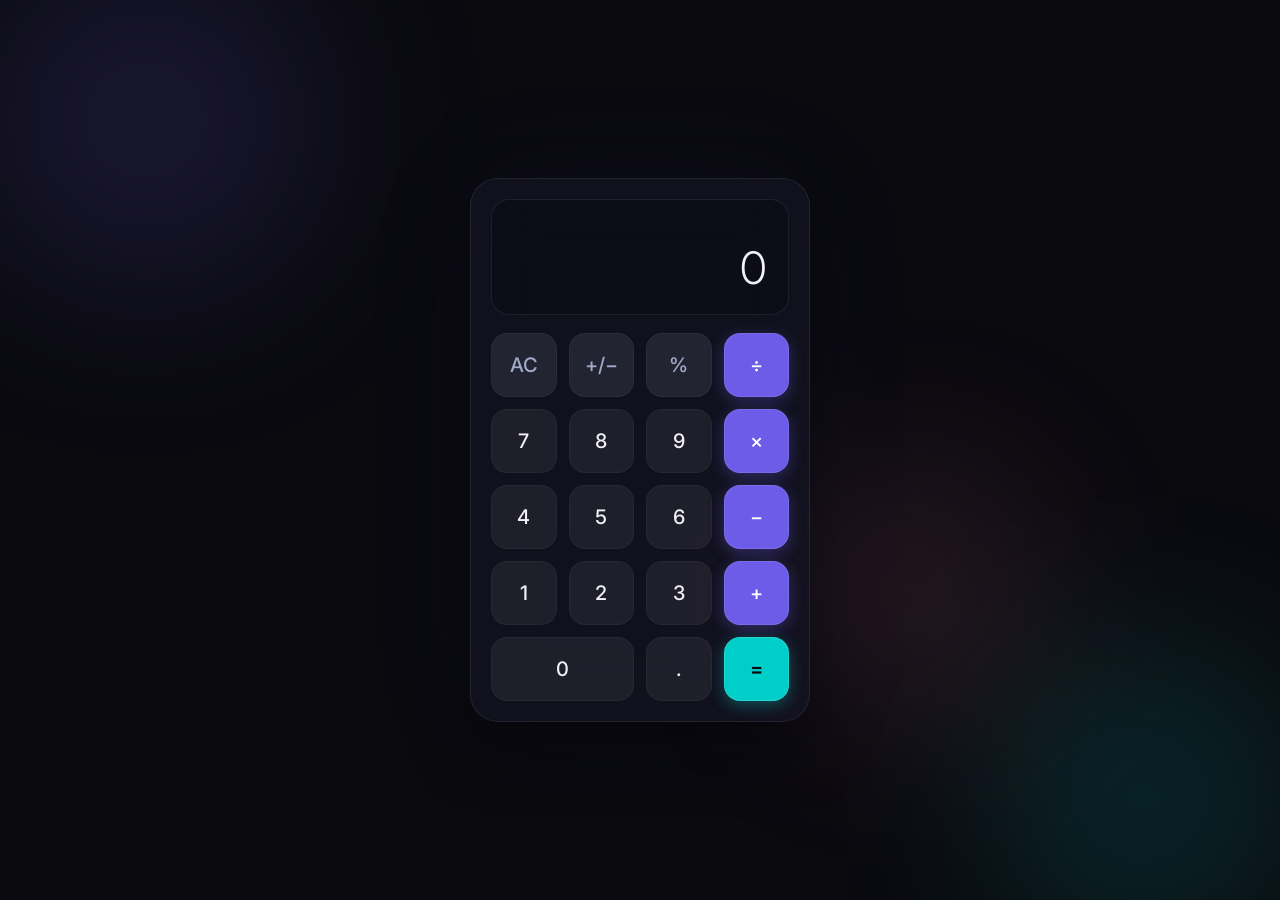
==== index.html @ 47309e9c "Initial commit: web calculator with glassmorphism design" ====
<!DOCTYPE html>
<html lang="en">
<head>
  <meta charset="UTF-8">
  <meta name="viewport" content="width=device-width, initial-scale=1.0">
  <meta name="description" content="A sleek, modern web calculator with glassmorphism design and smooth animations.">
  <title>Calculator | Neo</title>
  <link rel="preconnect" href="https://fonts.googleapis.com">
  <link rel="preconnect" href="https://fonts.gstatic.com" crossorigin>
  <link href="https://fonts.googleapis.com/css2?family=Inter:wght@300;400;500;600;700&display=swap" rel="stylesheet">
  <link rel="stylesheet" href="style.css">
</head>
<body>
  <div class="bg-orbs">
    <div class="orb orb-1"></div>
    <div class="orb orb-2"></div>
    <div class="orb orb-3"></div>
  </div>

  <main class="container">
    <div class="calculator" id="calculator">
      <div class="display" id="display">
        <div class="display-expression" id="display-expression"></div>
        <div class="display-value" id="display-value">0</div>
      </div>
      <div class="buttons">
        <button class="btn btn-utility" id="btn-clear" data-action="clear">AC</button>
        <button class="btn btn-utility" id="btn-sign" data-action="sign">+/−</button>
        <button class="btn btn-utility" id="btn-percent" data-action="percent">%</button>
        <button class="btn btn-operator" id="btn-divide" data-action="operator" data-value="/">÷</button>

        <button class="btn btn-number" id="btn-7" data-action="number" data-value="7">7</button>
        <button class="btn btn-number" id="btn-8" data-action="number" data-value="8">8</button>
        <button class="btn btn-number" id="btn-9" data-action="number" data-value="9">9</button>
        <button class="btn btn-operator" id="btn-multiply" data-action="operator" data-value="*">×</button>

        <button class="btn btn-number" id="btn-4" data-action="number" data-value="4">4</button>
        <button class="btn btn-number" id="btn-5" data-action="number" data-value="5">5</button>
        <button class="btn btn-number" id="btn-6" data-action="number" data-value="6">6</button>
        <button class="btn btn-operator" id="btn-subtract" data-action="operator" data-value="-">−</button>

        <button class="btn btn-number" id="btn-1" data-action="number" data-value="1">1</button>
        <button class="btn btn-number" id="btn-2" data-action="number" data-value="2">2</button>
        <button class="btn btn-number" id="btn-3" data-action="number" data-value="3">3</button>
        <button class="btn btn-operator" id="btn-add" data-action="operator" data-value="+">+</button>

        <button class="btn btn-number btn-wide" id="btn-0" data-action="number" data-value="0">0</button>
        <button class="btn btn-number" id="btn-decimal" data-action="decimal" data-value=".">.</button>
        <button class="btn btn-equals" id="btn-equals" data-action="equals">=</button>
      </div>
    </div>
  </main>

  <script src="script.js"></script>
</body>
</html>
---- style.css ----
/* ============================================
   Design Tokens
   ============================================ */
:root {
  --font-primary: 'Inter', -apple-system, BlinkMacSystemFont, sans-serif;

  /* Dark palette */
  --bg-body: #0a0a0f;
  --bg-calc: rgba(20, 20, 35, 0.75);
  --bg-display: rgba(10, 10, 20, 0.6);
  --bg-number: rgba(255, 255, 255, 0.06);
  --bg-number-hover: rgba(255, 255, 255, 0.12);
  --bg-utility: rgba(160, 170, 200, 0.12);
  --bg-utility-hover: rgba(160, 170, 200, 0.22);
  --bg-operator: #6c5ce7;
  --bg-operator-hover: #7f6ff0;
  --bg-equals: #00cec9;
  --bg-equals-hover: #2de5e0;

  --text-primary: #f0f0f5;
  --text-secondary: rgba(240, 240, 245, 0.55);
  --text-utility: #a0aac8;
  --text-operator: #ffffff;

  --border-glass: rgba(255, 255, 255, 0.08);
  --shadow-calc: 0 25px 60px rgba(0, 0, 0, 0.5), 0 0 120px rgba(108, 92, 231, 0.08);
  --shadow-btn: 0 2px 8px rgba(0, 0, 0, 0.2);

  --radius-calc: 28px;
  --radius-btn: 16px;
  --radius-display: 18px;

  --transition-fast: 0.15s ease;
  --transition-normal: 0.3s ease;
}

/* ============================================
   Reset & Base
   ============================================ */
*,
*::before,
*::after {
  margin: 0;
  padding: 0;
  box-sizing: border-box;
}

html {
  font-size: 16px;
  -webkit-font-smoothing: antialiased;
  -moz-osx-font-smoothing: grayscale;
}

body {
  font-family: var(--font-primary);
  background: var(--bg-body);
  color: var(--text-primary);
  min-height: 100vh;
  display: flex;
  align-items: center;
  justify-content: center;
  overflow: hidden;
  position: relative;
}

/* ============================================
   Animated Background Orbs
   ============================================ */
.bg-orbs {
  position: fixed;
  inset: 0;
  z-index: 0;
  pointer-events: none;
  overflow: hidden;
}

.orb {
  position: absolute;
  border-radius: 50%;
  filter: blur(100px);
  opacity: 0.35;
  animation: float 18s ease-in-out infinite;
}

.orb-1 {
  width: 420px;
  height: 420px;
  background: radial-gradient(circle, #6c5ce7, transparent 70%);
  top: -10%;
  left: -5%;
  animation-delay: 0s;
}

.orb-2 {
  width: 350px;
  height: 350px;
  background: radial-gradient(circle, #00cec9, transparent 70%);
  bottom: -8%;
  right: -3%;
  animation-delay: -6s;
}

.orb-3 {
  width: 280px;
  height: 280px;
  background: radial-gradient(circle, #fd79a8, transparent 70%);
  top: 50%;
  left: 60%;
  animation-delay: -12s;
}

@keyframes float {
  0%, 100% { transform: translate(0, 0) scale(1); }
  25% { transform: translate(40px, -30px) scale(1.05); }
  50% { transform: translate(-20px, 50px) scale(0.95); }
  75% { transform: translate(30px, 20px) scale(1.02); }
}

/* ============================================
   Container & Calculator Shell
   ============================================ */
.container {
  position: relative;
  z-index: 1;
  width: 100%;
  max-width: 380px;
  padding: 20px;
}

.calculator {
  background: var(--bg-calc);
  backdrop-filter: blur(40px) saturate(1.4);
  -webkit-backdrop-filter: blur(40px) saturate(1.4);
  border: 1px solid var(--border-glass);
  border-radius: var(--radius-calc);
  box-shadow: var(--shadow-calc);
  overflow: hidden;
  padding: 20px;
  animation: fadeInUp 0.6s ease-out;
}

@keyframes fadeInUp {
  from {
    opacity: 0;
    transform: translateY(30px) scale(0.96);
  }
  to {
    opacity: 1;
    transform: translateY(0) scale(1);
  }
}

/* ============================================
   Display
   ============================================ */
.display {
  background: var(--bg-display);
  border-radius: var(--radius-display);
  border: 1px solid var(--border-glass);
  padding: 24px 22px 20px;
  margin-bottom: 18px;
  min-height: 110px;
  display: flex;
  flex-direction: column;
  justify-content: flex-end;
  align-items: flex-end;
  overflow: hidden;
}

.display-expression {
  font-size: 0.9rem;
  font-weight: 400;
  color: var(--text-secondary);
  min-height: 1.3em;
  word-break: break-all;
  text-align: right;
  width: 100%;
  transition: color var(--transition-fast);
}

.display-value {
  font-size: 2.8rem;
  font-weight: 300;
  letter-spacing: -1px;
  line-height: 1.15;
  word-break: break-all;
  text-align: right;
  width: 100%;
  transition: font-size var(--transition-normal);
}

.display-value.shrink {
  font-size: 1.8rem;
}

/* ============================================
   Button Grid
   ============================================ */
.buttons {
  display: grid;
  grid-template-columns: repeat(4, 1fr);
  gap: 12px;
}

/* ============================================
   Buttons – Shared
   ============================================ */
.btn {
  appearance: none;
  border: none;
  outline: none;
  cursor: pointer;
  font-family: var(--font-primary);
  font-size: 1.25rem;
  font-weight: 500;
  border-radius: var(--radius-btn);
  height: 64px;
  display: flex;
  align-items: center;
  justify-content: center;
  transition:
    background var(--transition-fast),
    transform var(--transition-fast),
    box-shadow var(--transition-fast);
  user-select: none;
  -webkit-tap-highlight-color: transparent;
  position: relative;
  overflow: hidden;
}

.btn::after {
  content: '';
  position: absolute;
  inset: 0;
  background: radial-gradient(circle at center, rgba(255,255,255,0.25), transparent 70%);
  opacity: 0;
  transition: opacity 0.3s ease;
  pointer-events: none;
}

.btn:active::after {
  opacity: 1;
}

.btn:active {
  transform: scale(0.93);
}

/* Number buttons */
.btn-number {
  background: var(--bg-number);
  color: var(--text-primary);
  border: 1px solid rgba(255, 255, 255, 0.04);
}

.btn-number:hover {
  background: var(--bg-number-hover);
}

/* Wide zero button */
.btn-wide {
  grid-column: span 2;
}

/* Utility buttons (AC, +/−, %) */
.btn-utility {
  background: var(--bg-utility);
  color: var(--text-utility);
  border: 1px solid rgba(160, 170, 200, 0.06);
}

.btn-utility:hover {
  background: var(--bg-utility-hover);
}

/* Operator buttons */
.btn-operator {
  background: var(--bg-operator);
  color: var(--text-operator);
  box-shadow: 0 4px 15px rgba(108, 92, 231, 0.35);
  border: 1px solid rgba(255, 255, 255, 0.1);
}

.btn-operator:hover {
  background: var(--bg-operator-hover);
  box-shadow: 0 4px 20px rgba(108, 92, 231, 0.5);
}

.btn-operator.active {
  background: #fff;
  color: var(--bg-operator);
  box-shadow: 0 0 20px rgba(108, 92, 231, 0.6);
}

/* Equals button */
.btn-equals {
  background: var(--bg-equals);
  color: #0a0a0f;
  font-weight: 600;
  box-shadow: 0 4px 15px rgba(0, 206, 201, 0.35);
  border: 1px solid rgba(255, 255, 255, 0.15);
}

.btn-equals:hover {
  background: var(--bg-equals-hover);
  box-shadow: 0 4px 20px rgba(0, 206, 201, 0.5);
}

/* ============================================
   Ripple Animation
   ============================================ */
@keyframes ripple {
  to {
    transform: scale(4);
    opacity: 0;
  }
}

.ripple-effect {
  position: absolute;
  border-radius: 50%;
  width: 20px;
  height: 20px;
  background: rgba(255, 255, 255, 0.3);
  transform: scale(0);
  animation: ripple 0.5s ease-out;
  pointer-events: none;
}

/* ============================================
   Responsive
   ============================================ */
@media (max-width: 420px) {
  .container {
    padding: 12px;
  }

  .calculator {
    padding: 14px;
    border-radius: 22px;
  }

  .btn {
    height: 56px;
    font-size: 1.1rem;
    border-radius: 14px;
  }

  .buttons {
    gap: 9px;
  }

  .display-value {
    font-size: 2.4rem;
  }
}
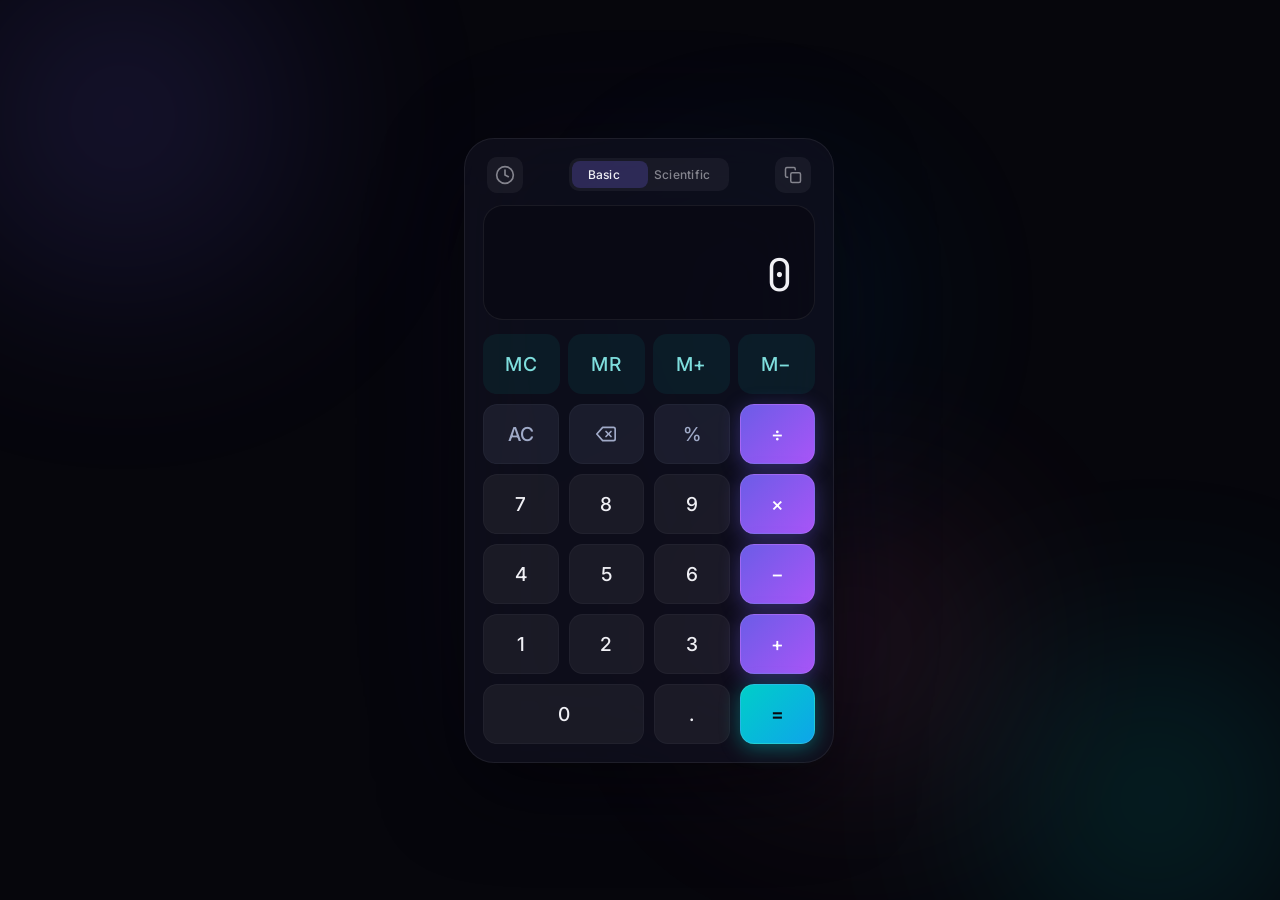
==== commit 84759093: "Update calculator: improved HTML, CSS, and JS" ====
--- a/index.html
+++ b/index.html
@@ -3,11 +3,11 @@
 <head>
   <meta charset="UTF-8">
   <meta name="viewport" content="width=device-width, initial-scale=1.0">
-  <meta name="description" content="A sleek, modern web calculator with glassmorphism design and smooth animations.">
-  <title>Calculator | Neo</title>
+  <meta name="description" content="An advanced scientific calculator with history, memory, and a stunning glassmorphism UI.">
+  <title>Calculator Pro | Neo</title>
   <link rel="preconnect" href="https://fonts.googleapis.com">
   <link rel="preconnect" href="https://fonts.gstatic.com" crossorigin>
-  <link href="https://fonts.googleapis.com/css2?family=Inter:wght@300;400;500;600;700&display=swap" rel="stylesheet">
+  <link href="https://fonts.googleapis.com/css2?family=Inter:wght@300;400;500;600;700&family=JetBrains+Mono:wght@300;400;500&display=swap" rel="stylesheet">
   <link rel="stylesheet" href="style.css">
 </head>
 <body>
@@ -15,42 +15,128 @@
     <div class="orb orb-1"></div>
     <div class="orb orb-2"></div>
     <div class="orb orb-3"></div>
+    <div class="orb orb-4"></div>
   </div>
 
-  <main class="container">
-    <div class="calculator" id="calculator">
-      <div class="display" id="display">
-        <div class="display-expression" id="display-expression"></div>
-        <div class="display-value" id="display-value">0</div>
+  <main class="app-wrapper">
+    <!-- History Panel -->
+    <aside class="history-panel" id="history-panel">
+      <div class="history-header">
+        <h2>History</h2>
+        <button class="icon-btn" id="btn-clear-history" title="Clear History">
+          <svg width="18" height="18" viewBox="0 0 24 24" fill="none" stroke="currentColor" stroke-width="2" stroke-linecap="round" stroke-linejoin="round">
+            <polyline points="3 6 5 6 21 6"></polyline>
+            <path d="M19 6v14a2 2 0 0 1-2 2H7a2 2 0 0 1-2-2V6m3 0V4a2 2 0 0 1 2-2h4a2 2 0 0 1 2 2v2"></path>
+          </svg>
+        </button>
       </div>
-      <div class="buttons">
-        <button class="btn btn-utility" id="btn-clear" data-action="clear">AC</button>
-        <button class="btn btn-utility" id="btn-sign" data-action="sign">+/−</button>
-        <button class="btn btn-utility" id="btn-percent" data-action="percent">%</button>
-        <button class="btn btn-operator" id="btn-divide" data-action="operator" data-value="/">÷</button>
+      <div class="history-list" id="history-list">
+        <p class="history-empty" id="history-empty">No calculations yet</p>
+      </div>
+    </aside>
 
-        <button class="btn btn-number" id="btn-7" data-action="number" data-value="7">7</button>
-        <button class="btn btn-number" id="btn-8" data-action="number" data-value="8">8</button>
-        <button class="btn btn-number" id="btn-9" data-action="number" data-value="9">9</button>
-        <button class="btn btn-operator" id="btn-multiply" data-action="operator" data-value="*">×</button>
+    <!-- Calculator -->
+    <div class="calculator-wrapper">
+      <div class="calculator" id="calculator">
+        <!-- Top Bar -->
+        <div class="top-bar">
+          <button class="icon-btn" id="btn-toggle-history" title="History">
+            <svg width="20" height="20" viewBox="0 0 24 24" fill="none" stroke="currentColor" stroke-width="2" stroke-linecap="round" stroke-linejoin="round">
+              <circle cx="12" cy="12" r="10"></circle>
+              <polyline points="12 6 12 12 16 14"></polyline>
+            </svg>
+          </button>
+          <div class="mode-toggle" id="mode-toggle">
+            <button class="mode-btn active" data-mode="basic" id="btn-mode-basic">Basic</button>
+            <button class="mode-btn" data-mode="scientific" id="btn-mode-sci">Scientific</button>
+            <div class="mode-indicator" id="mode-indicator"></div>
+          </div>
+          <button class="icon-btn" id="btn-copy" title="Copy Result">
+            <svg width="18" height="18" viewBox="0 0 24 24" fill="none" stroke="currentColor" stroke-width="2" stroke-linecap="round" stroke-linejoin="round">
+              <rect x="9" y="9" width="13" height="13" rx="2" ry="2"></rect>
+              <path d="M5 15H4a2 2 0 0 1-2-2V4a2 2 0 0 1 2-2h9a2 2 0 0 1 2 2v1"></path>
+            </svg>
+          </button>
+        </div>
 
-        <button class="btn btn-number" id="btn-4" data-action="number" data-value="4">4</button>
-        <button class="btn btn-number" id="btn-5" data-action="number" data-value="5">5</button>
-        <button class="btn btn-number" id="btn-6" data-action="number" data-value="6">6</button>
-        <button class="btn btn-operator" id="btn-subtract" data-action="operator" data-value="-">−</button>
+        <!-- Display -->
+        <div class="display" id="display">
+          <div class="memory-indicator" id="memory-indicator">M</div>
+          <div class="display-expression" id="display-expression"></div>
+          <div class="display-value" id="display-value">0</div>
+        </div>
 
-        <button class="btn btn-number" id="btn-1" data-action="number" data-value="1">1</button>
-        <button class="btn btn-number" id="btn-2" data-action="number" data-value="2">2</button>
-        <button class="btn btn-number" id="btn-3" data-action="number" data-value="3">3</button>
-        <button class="btn btn-operator" id="btn-add" data-action="operator" data-value="+">+</button>
+        <!-- Scientific Buttons (hidden by default) -->
+        <div class="scientific-buttons" id="scientific-buttons">
+          <div class="sci-row">
+            <button class="btn btn-sci" id="btn-sin" data-action="func" data-value="sin">sin</button>
+            <button class="btn btn-sci" id="btn-cos" data-action="func" data-value="cos">cos</button>
+            <button class="btn btn-sci" id="btn-tan" data-action="func" data-value="tan">tan</button>
+            <button class="btn btn-sci" id="btn-log" data-action="func" data-value="log">log</button>
+            <button class="btn btn-sci" id="btn-ln" data-action="func" data-value="ln">ln</button>
+          </div>
+          <div class="sci-row">
+            <button class="btn btn-sci" id="btn-sqrt" data-action="func" data-value="sqrt">√x</button>
+            <button class="btn btn-sci" id="btn-square" data-action="func" data-value="square">x²</button>
+            <button class="btn btn-sci" id="btn-power" data-action="operator" data-value="^">xʸ</button>
+            <button class="btn btn-sci" id="btn-factorial" data-action="func" data-value="factorial">x!</button>
+            <button class="btn btn-sci" id="btn-inv" data-action="func" data-value="inv">1/x</button>
+          </div>
+          <div class="sci-row">
+            <button class="btn btn-sci" id="btn-pi" data-action="constant" data-value="pi">π</button>
+            <button class="btn btn-sci" id="btn-e" data-action="constant" data-value="e">e</button>
+            <button class="btn btn-sci" id="btn-paren-open" data-action="paren" data-value="(">(</button>
+            <button class="btn btn-sci" id="btn-paren-close" data-action="paren" data-value=")">)</button>
+            <button class="btn btn-sci" id="btn-abs" data-action="func" data-value="abs">|x|</button>
+          </div>
+        </div>
 
-        <button class="btn btn-number btn-wide" id="btn-0" data-action="number" data-value="0">0</button>
-        <button class="btn btn-number" id="btn-decimal" data-action="decimal" data-value=".">.</button>
-        <button class="btn btn-equals" id="btn-equals" data-action="equals">=</button>
+        <!-- Memory Row -->
+        <div class="memory-buttons">
+          <button class="btn btn-memory" id="btn-mc" data-action="mc">MC</button>
+          <button class="btn btn-memory" id="btn-mr" data-action="mr">MR</button>
+          <button class="btn btn-memory" id="btn-mplus" data-action="m+">M+</button>
+          <button class="btn btn-memory" id="btn-mminus" data-action="m-">M−</button>
+        </div>
+
+        <!-- Main Buttons -->
+        <div class="buttons">
+          <button class="btn btn-utility" id="btn-clear" data-action="clear">AC</button>
+          <button class="btn btn-utility" id="btn-backspace" data-action="backspace">
+            <svg width="20" height="20" viewBox="0 0 24 24" fill="none" stroke="currentColor" stroke-width="2" stroke-linecap="round" stroke-linejoin="round">
+              <path d="M21 4H8l-7 8 7 8h13a2 2 0 0 0 2-2V6a2 2 0 0 0-2-2z"></path>
+              <line x1="18" y1="9" x2="12" y2="15"></line>
+              <line x1="12" y1="9" x2="18" y2="15"></line>
+            </svg>
+          </button>
+          <button class="btn btn-utility" id="btn-percent" data-action="percent">%</button>
+          <button class="btn btn-operator" id="btn-divide" data-action="operator" data-value="/">÷</button>
+
+          <button class="btn btn-number" id="btn-7" data-action="number" data-value="7">7</button>
+          <button class="btn btn-number" id="btn-8" data-action="number" data-value="8">8</button>
+          <button class="btn btn-number" id="btn-9" data-action="number" data-value="9">9</button>
+          <button class="btn btn-operator" id="btn-multiply" data-action="operator" data-value="*">×</button>
+
+          <button class="btn btn-number" id="btn-4" data-action="number" data-value="4">4</button>
+          <button class="btn btn-number" id="btn-5" data-action="number" data-value="5">5</button>
+          <button class="btn btn-number" id="btn-6" data-action="number" data-value="6">6</button>
+          <button class="btn btn-operator" id="btn-subtract" data-action="operator" data-value="-">−</button>
+
+          <button class="btn btn-number" id="btn-1" data-action="number" data-value="1">1</button>
+          <button class="btn btn-number" id="btn-2" data-action="number" data-value="2">2</button>
+          <button class="btn btn-number" id="btn-3" data-action="number" data-value="3">3</button>
+          <button class="btn btn-operator" id="btn-add" data-action="operator" data-value="+">+</button>
+
+          <button class="btn btn-number btn-wide" id="btn-0" data-action="number" data-value="0">0</button>
+          <button class="btn btn-number" id="btn-decimal" data-action="decimal" data-value=".">.</button>
+          <button class="btn btn-equals" id="btn-equals" data-action="equals">=</button>
+        </div>
       </div>
     </div>
   </main>
 
+  <div class="toast" id="toast">Copied!</div>
+
   <script src="script.js"></script>
 </body>
 </html>
--- a/style.css
+++ b/style.css
@@ -3,35 +3,51 @@
    ============================================ */
 :root {
   --font-primary: 'Inter', -apple-system, BlinkMacSystemFont, sans-serif;
+  --font-mono: 'JetBrains Mono', 'Fira Code', monospace;
 
   /* Dark palette */
-  --bg-body: #0a0a0f;
-  --bg-calc: rgba(20, 20, 35, 0.75);
-  --bg-display: rgba(10, 10, 20, 0.6);
-  --bg-number: rgba(255, 255, 255, 0.06);
-  --bg-number-hover: rgba(255, 255, 255, 0.12);
-  --bg-utility: rgba(160, 170, 200, 0.12);
-  --bg-utility-hover: rgba(160, 170, 200, 0.22);
-  --bg-operator: #6c5ce7;
-  --bg-operator-hover: #7f6ff0;
-  --bg-equals: #00cec9;
-  --bg-equals-hover: #2de5e0;
+  --bg-body: #06060c;
+  --bg-calc: rgba(16, 16, 30, 0.78);
+  --bg-display: rgba(8, 8, 18, 0.65);
+  --bg-number: rgba(255, 255, 255, 0.055);
+  --bg-number-hover: rgba(255, 255, 255, 0.11);
+  --bg-utility: rgba(160, 170, 200, 0.1);
+  --bg-utility-hover: rgba(160, 170, 200, 0.2);
+  --bg-sci: rgba(108, 92, 231, 0.08);
+  --bg-sci-hover: rgba(108, 92, 231, 0.18);
+  --bg-memory: rgba(0, 206, 201, 0.07);
+  --bg-memory-hover: rgba(0, 206, 201, 0.16);
+  --bg-operator: linear-gradient(135deg, #6c5ce7, #a855f7);
+  --bg-operator-hover: linear-gradient(135deg, #7f6ff0, #b97afc);
+  --bg-equals: linear-gradient(135deg, #00cec9, #0ea5e9);
+  --bg-equals-hover: linear-gradient(135deg, #2de5e0, #38bdf8);
+  --bg-history: rgba(12, 12, 24, 0.92);
 
   --text-primary: #f0f0f5;
-  --text-secondary: rgba(240, 240, 245, 0.55);
+  --text-secondary: rgba(240, 240, 245, 0.5);
+  --text-tertiary: rgba(240, 240, 245, 0.3);
   --text-utility: #a0aac8;
+  --text-sci: #b4b0e8;
+  --text-memory: #7ededd;
   --text-operator: #ffffff;
-
-  --border-glass: rgba(255, 255, 255, 0.08);
-  --shadow-calc: 0 25px 60px rgba(0, 0, 0, 0.5), 0 0 120px rgba(108, 92, 231, 0.08);
+  --text-accent: #a78bfa;
+
+  --border-glass: rgba(255, 255, 255, 0.07);
+  --border-focus: rgba(108, 92, 231, 0.5);
+
+  --shadow-calc: 0 30px 80px rgba(0, 0, 0, 0.55), 0 0 150px rgba(108, 92, 231, 0.06);
   --shadow-btn: 0 2px 8px rgba(0, 0, 0, 0.2);
-
-  --radius-calc: 28px;
-  --radius-btn: 16px;
-  --radius-display: 18px;
+  --shadow-glow-purple: 0 4px 20px rgba(108, 92, 231, 0.4);
+  --shadow-glow-cyan: 0 4px 20px rgba(0, 206, 201, 0.4);
+
+  --radius-calc: 30px;
+  --radius-btn: 14px;
+  --radius-display: 20px;
+  --radius-sm: 10px;
 
   --transition-fast: 0.15s ease;
-  --transition-normal: 0.3s ease;
+  --transition-normal: 0.3s cubic-bezier(0.4, 0, 0.2, 1);
+  --transition-smooth: 0.4s cubic-bezier(0.4, 0, 0.2, 1);
 }
 
 /* ============================================
@@ -77,77 +93,176 @@
 .orb {
   position: absolute;
   border-radius: 50%;
-  filter: blur(100px);
-  opacity: 0.35;
-  animation: float 18s ease-in-out infinite;
+  filter: blur(110px);
+  opacity: 0.3;
+  animation: float 20s ease-in-out infinite;
 }
 
 .orb-1 {
-  width: 420px;
-  height: 420px;
+  width: 450px;
+  height: 450px;
   background: radial-gradient(circle, #6c5ce7, transparent 70%);
-  top: -10%;
-  left: -5%;
-  animation-delay: 0s;
+  top: -12%;
+  left: -8%;
 }
 
 .orb-2 {
-  width: 350px;
-  height: 350px;
+  width: 380px;
+  height: 380px;
   background: radial-gradient(circle, #00cec9, transparent 70%);
-  bottom: -8%;
-  right: -3%;
-  animation-delay: -6s;
+  bottom: -10%;
+  right: -5%;
+  animation-delay: -5s;
 }
 
 .orb-3 {
-  width: 280px;
-  height: 280px;
+  width: 300px;
+  height: 300px;
   background: radial-gradient(circle, #fd79a8, transparent 70%);
-  top: 50%;
-  left: 60%;
-  animation-delay: -12s;
+  top: 55%;
+  left: 55%;
+  animation-delay: -10s;
+}
+
+.orb-4 {
+  width: 250px;
+  height: 250px;
+  background: radial-gradient(circle, #0ea5e9, transparent 70%);
+  top: 20%;
+  right: 30%;
+  animation-delay: -15s;
 }
 
 @keyframes float {
   0%, 100% { transform: translate(0, 0) scale(1); }
-  25% { transform: translate(40px, -30px) scale(1.05); }
-  50% { transform: translate(-20px, 50px) scale(0.95); }
-  75% { transform: translate(30px, 20px) scale(1.02); }
-}
-
-/* ============================================
-   Container & Calculator Shell
-   ============================================ */
-.container {
+  25% { transform: translate(50px, -40px) scale(1.06); }
+  50% { transform: translate(-30px, 60px) scale(0.94); }
+  75% { transform: translate(40px, 25px) scale(1.03); }
+}
+
+/* ============================================
+   App Layout
+   ============================================ */
+.app-wrapper {
   position: relative;
   z-index: 1;
-  width: 100%;
-  max-width: 380px;
-  padding: 20px;
-}
-
+  display: flex;
+  gap: 16px;
+  align-items: stretch;
+  max-height: 95vh;
+}
+
+.calculator-wrapper {
+  display: flex;
+  flex-direction: column;
+}
+
+/* ============================================
+   Calculator Shell
+   ============================================ */
 .calculator {
   background: var(--bg-calc);
-  backdrop-filter: blur(40px) saturate(1.4);
-  -webkit-backdrop-filter: blur(40px) saturate(1.4);
+  backdrop-filter: blur(50px) saturate(1.5);
+  -webkit-backdrop-filter: blur(50px) saturate(1.5);
   border: 1px solid var(--border-glass);
   border-radius: var(--radius-calc);
   box-shadow: var(--shadow-calc);
-  overflow: hidden;
-  padding: 20px;
-  animation: fadeInUp 0.6s ease-out;
+  padding: 18px;
+  width: 370px;
+  animation: fadeInUp 0.5s ease-out;
+  transition: width var(--transition-smooth);
+}
+
+.calculator.scientific-mode {
+  width: 370px;
 }
 
 @keyframes fadeInUp {
-  from {
-    opacity: 0;
-    transform: translateY(30px) scale(0.96);
-  }
-  to {
-    opacity: 1;
-    transform: translateY(0) scale(1);
-  }
+  from { opacity: 0; transform: translateY(25px) scale(0.97); }
+  to { opacity: 1; transform: translateY(0) scale(1); }
+}
+
+/* ============================================
+   Top Bar
+   ============================================ */
+.top-bar {
+  display: flex;
+  align-items: center;
+  justify-content: space-between;
+  margin-bottom: 12px;
+  padding: 0 4px;
+}
+
+.icon-btn {
+  appearance: none;
+  border: none;
+  background: rgba(255, 255, 255, 0.05);
+  color: var(--text-secondary);
+  cursor: pointer;
+  width: 36px;
+  height: 36px;
+  border-radius: 10px;
+  display: flex;
+  align-items: center;
+  justify-content: center;
+  transition: all var(--transition-fast);
+}
+
+.icon-btn:hover {
+  background: rgba(255, 255, 255, 0.1);
+  color: var(--text-primary);
+}
+
+.icon-btn.active {
+  background: rgba(108, 92, 231, 0.2);
+  color: #a78bfa;
+}
+
+/* Mode Toggle */
+.mode-toggle {
+  position: relative;
+  display: flex;
+  background: rgba(255, 255, 255, 0.05);
+  border-radius: 10px;
+  padding: 3px;
+  gap: 2px;
+}
+
+.mode-btn {
+  appearance: none;
+  border: none;
+  background: transparent;
+  color: var(--text-secondary);
+  font-family: var(--font-primary);
+  font-size: 0.75rem;
+  font-weight: 500;
+  padding: 6px 16px;
+  border-radius: 8px;
+  cursor: pointer;
+  position: relative;
+  z-index: 1;
+  transition: color var(--transition-fast);
+  letter-spacing: 0.02em;
+}
+
+.mode-btn.active {
+  color: var(--text-primary);
+}
+
+.mode-indicator {
+  position: absolute;
+  top: 3px;
+  left: 3px;
+  height: calc(100% - 6px);
+  width: calc(50% - 4px);
+  background: rgba(108, 92, 231, 0.25);
+  border-radius: 8px;
+  transition: transform var(--transition-normal);
+  pointer-events: none;
+}
+
+.mode-indicator.scientific {
+  transform: translateX(calc(100% + 2px));
 }
 
 /* ============================================
@@ -157,18 +272,41 @@
   background: var(--bg-display);
   border-radius: var(--radius-display);
   border: 1px solid var(--border-glass);
-  padding: 24px 22px 20px;
-  margin-bottom: 18px;
-  min-height: 110px;
+  padding: 20px 22px 18px;
+  margin-bottom: 14px;
+  min-height: 115px;
   display: flex;
   flex-direction: column;
   justify-content: flex-end;
   align-items: flex-end;
   overflow: hidden;
+  position: relative;
+}
+
+.memory-indicator {
+  position: absolute;
+  top: 12px;
+  left: 16px;
+  font-size: 0.65rem;
+  font-weight: 600;
+  color: var(--text-memory);
+  background: rgba(0, 206, 201, 0.1);
+  padding: 2px 8px;
+  border-radius: 6px;
+  opacity: 0;
+  transform: scale(0.8);
+  transition: all var(--transition-normal);
+  letter-spacing: 0.05em;
+}
+
+.memory-indicator.visible {
+  opacity: 1;
+  transform: scale(1);
 }
 
 .display-expression {
-  font-size: 0.9rem;
+  font-family: var(--font-mono);
+  font-size: 0.85rem;
   font-weight: 400;
   color: var(--text-secondary);
   min-height: 1.3em;
@@ -179,6 +317,7 @@
 }
 
 .display-value {
+  font-family: var(--font-mono);
   font-size: 2.8rem;
   font-weight: 300;
   letter-spacing: -1px;
@@ -190,16 +329,87 @@
 }
 
 .display-value.shrink {
-  font-size: 1.8rem;
-}
-
-/* ============================================
-   Button Grid
+  font-size: 1.6rem;
+}
+
+.display-value.error {
+  color: #f87171;
+}
+
+/* ============================================
+   Scientific Buttons
+   ============================================ */
+.scientific-buttons {
+  max-height: 0;
+  overflow: hidden;
+  opacity: 0;
+  transition: max-height var(--transition-smooth), opacity var(--transition-normal), margin var(--transition-smooth);
+  margin-bottom: 0;
+}
+
+.scientific-buttons.visible {
+  max-height: 200px;
+  opacity: 1;
+  margin-bottom: 10px;
+}
+
+.sci-row {
+  display: grid;
+  grid-template-columns: repeat(5, 1fr);
+  gap: 8px;
+  margin-bottom: 8px;
+}
+
+.sci-row:last-child {
+  margin-bottom: 0;
+}
+
+.btn-sci {
+  background: var(--bg-sci);
+  color: var(--text-sci);
+  font-size: 0.8rem;
+  font-weight: 500;
+  height: 42px;
+  border: 1px solid rgba(108, 92, 231, 0.08);
+  letter-spacing: 0.02em;
+}
+
+.btn-sci:hover {
+  background: var(--bg-sci-hover);
+  color: #c4c0f0;
+}
+
+/* ============================================
+   Memory Buttons
+   ============================================ */
+.memory-buttons {
+  display: grid;
+  grid-template-columns: repeat(4, 1fr);
+  gap: 8px;
+  margin-bottom: 10px;
+}
+
+.btn-memory {
+  background: var(--bg-memory);
+  color: var(--text-memory);
+  font-size: 0.75rem;
+  font-weight: 600;
+  height: 36px;
+  border: 1px solid rgba(0, 206, 201, 0.06);
+  letter-spacing: 0.04em;
+}
+
+.btn-memory:hover {
+  background: var(--bg-memory-hover);
+}
+
+/* ============================================
+   Main Button Grid
    ============================================ */
 .buttons {
   display: grid;
   grid-template-columns: repeat(4, 1fr);
-  gap: 12px;
+  gap: 10px;
 }
 
 /* ============================================
@@ -211,10 +421,10 @@
   outline: none;
   cursor: pointer;
   font-family: var(--font-primary);
-  font-size: 1.25rem;
+  font-size: 1.2rem;
   font-weight: 500;
   border-radius: var(--radius-btn);
-  height: 64px;
+  height: 60px;
   display: flex;
   align-items: center;
   justify-content: center;
@@ -232,9 +442,9 @@
   content: '';
   position: absolute;
   inset: 0;
-  background: radial-gradient(circle at center, rgba(255,255,255,0.25), transparent 70%);
+  background: radial-gradient(circle at center, rgba(255,255,255,0.2), transparent 70%);
   opacity: 0;
-  transition: opacity 0.3s ease;
+  transition: opacity 0.25s ease;
   pointer-events: none;
 }
 
@@ -243,77 +453,73 @@
 }
 
 .btn:active {
-  transform: scale(0.93);
-}
-
-/* Number buttons */
+  transform: scale(0.92);
+}
+
+/* Number */
 .btn-number {
   background: var(--bg-number);
   color: var(--text-primary);
-  border: 1px solid rgba(255, 255, 255, 0.04);
+  border: 1px solid rgba(255, 255, 255, 0.03);
 }
 
 .btn-number:hover {
   background: var(--bg-number-hover);
 }
 
-/* Wide zero button */
 .btn-wide {
   grid-column: span 2;
 }
 
-/* Utility buttons (AC, +/−, %) */
+/* Utility */
 .btn-utility {
   background: var(--bg-utility);
   color: var(--text-utility);
-  border: 1px solid rgba(160, 170, 200, 0.06);
+  border: 1px solid rgba(160, 170, 200, 0.05);
 }
 
 .btn-utility:hover {
   background: var(--bg-utility-hover);
 }
 
-/* Operator buttons */
+/* Operator */
 .btn-operator {
   background: var(--bg-operator);
   color: var(--text-operator);
-  box-shadow: 0 4px 15px rgba(108, 92, 231, 0.35);
+  box-shadow: var(--shadow-glow-purple);
   border: 1px solid rgba(255, 255, 255, 0.1);
 }
 
 .btn-operator:hover {
   background: var(--bg-operator-hover);
-  box-shadow: 0 4px 20px rgba(108, 92, 231, 0.5);
+  box-shadow: 0 4px 25px rgba(108, 92, 231, 0.55);
 }
 
 .btn-operator.active {
-  background: #fff;
-  color: var(--bg-operator);
-  box-shadow: 0 0 20px rgba(108, 92, 231, 0.6);
-}
-
-/* Equals button */
+  background: linear-gradient(135deg, #fff, #e8e0ff);
+  color: #6c5ce7;
+  box-shadow: 0 0 25px rgba(108, 92, 231, 0.6);
+}
+
+/* Equals */
 .btn-equals {
   background: var(--bg-equals);
   color: #0a0a0f;
   font-weight: 600;
-  box-shadow: 0 4px 15px rgba(0, 206, 201, 0.35);
-  border: 1px solid rgba(255, 255, 255, 0.15);
+  box-shadow: var(--shadow-glow-cyan);
+  border: 1px solid rgba(255, 255, 255, 0.12);
 }
 
 .btn-equals:hover {
   background: var(--bg-equals-hover);
-  box-shadow: 0 4px 20px rgba(0, 206, 201, 0.5);
+  box-shadow: 0 4px 25px rgba(0, 206, 201, 0.55);
 }
 
 /* ============================================
    Ripple Animation
    ============================================ */
 @keyframes ripple {
-  to {
-    transform: scale(4);
-    opacity: 0;
-  }
+  to { transform: scale(4); opacity: 0; }
 }
 
 .ripple-effect {
@@ -321,36 +527,192 @@
   border-radius: 50%;
   width: 20px;
   height: 20px;
-  background: rgba(255, 255, 255, 0.3);
+  background: rgba(255, 255, 255, 0.25);
   transform: scale(0);
-  animation: ripple 0.5s ease-out;
+  animation: ripple 0.45s ease-out;
   pointer-events: none;
 }
 
 /* ============================================
+   History Panel
+   ============================================ */
+.history-panel {
+  width: 0;
+  min-width: 0;
+  background: var(--bg-history);
+  backdrop-filter: blur(50px);
+  -webkit-backdrop-filter: blur(50px);
+  border-radius: var(--radius-calc);
+  border: 1px solid var(--border-glass);
+  overflow: hidden;
+  transition: all var(--transition-smooth);
+  opacity: 0;
+  display: flex;
+  flex-direction: column;
+}
+
+.history-panel.open {
+  width: 280px;
+  min-width: 280px;
+  opacity: 1;
+  padding: 20px;
+}
+
+.history-header {
+  display: flex;
+  align-items: center;
+  justify-content: space-between;
+  margin-bottom: 16px;
+  flex-shrink: 0;
+}
+
+.history-header h2 {
+  font-size: 0.95rem;
+  font-weight: 600;
+  color: var(--text-primary);
+  letter-spacing: 0.02em;
+}
+
+.history-list {
+  flex: 1;
+  overflow-y: auto;
+  overflow-x: hidden;
+  scrollbar-width: thin;
+  scrollbar-color: rgba(255,255,255,0.08) transparent;
+}
+
+.history-list::-webkit-scrollbar {
+  width: 4px;
+}
+
+.history-list::-webkit-scrollbar-track {
+  background: transparent;
+}
+
+.history-list::-webkit-scrollbar-thumb {
+  background: rgba(255,255,255,0.1);
+  border-radius: 4px;
+}
+
+.history-empty {
+  color: var(--text-tertiary);
+  font-size: 0.8rem;
+  text-align: center;
+  padding: 40px 0;
+}
+
+.history-item {
+  padding: 12px 14px;
+  background: rgba(255, 255, 255, 0.03);
+  border-radius: var(--radius-sm);
+  margin-bottom: 8px;
+  cursor: pointer;
+  transition: all var(--transition-fast);
+  border: 1px solid transparent;
+  animation: slideIn 0.2s ease-out;
+}
+
+@keyframes slideIn {
+  from { opacity: 0; transform: translateX(-10px); }
+  to { opacity: 1; transform: translateX(0); }
+}
+
+.history-item:hover {
+  background: rgba(255, 255, 255, 0.06);
+  border-color: var(--border-glass);
+}
+
+.history-item-expr {
+  font-family: var(--font-mono);
+  font-size: 0.75rem;
+  color: var(--text-secondary);
+  margin-bottom: 4px;
+  word-break: break-all;
+}
+
+.history-item-result {
+  font-family: var(--font-mono);
+  font-size: 1.05rem;
+  font-weight: 500;
+  color: var(--text-accent);
+  word-break: break-all;
+}
+
+/* ============================================
+   Toast
+   ============================================ */
+.toast {
+  position: fixed;
+  bottom: 30px;
+  left: 50%;
+  transform: translateX(-50%) translateY(20px);
+  background: rgba(108, 92, 231, 0.9);
+  color: #fff;
+  padding: 10px 24px;
+  border-radius: 12px;
+  font-size: 0.85rem;
+  font-weight: 500;
+  opacity: 0;
+  pointer-events: none;
+  transition: all 0.3s ease;
+  z-index: 100;
+  backdrop-filter: blur(10px);
+}
+
+.toast.show {
+  opacity: 1;
+  transform: translateX(-50%) translateY(0);
+}
+
+/* ============================================
    Responsive
    ============================================ */
-@media (max-width: 420px) {
-  .container {
+@media (max-width: 700px) {
+  .app-wrapper {
+    flex-direction: column-reverse;
+    align-items: center;
+  }
+
+  .history-panel.open {
+    width: 100%;
+    max-width: 370px;
+    max-height: 200px;
+    border-radius: 20px;
+  }
+
+  .calculator {
+    width: 100% !important;
+    max-width: 370px;
+  }
+}
+
+@media (max-width: 400px) {
+  .calculator {
     padding: 12px;
-  }
-
-  .calculator {
-    padding: 14px;
     border-radius: 22px;
   }
 
   .btn {
-    height: 56px;
-    font-size: 1.1rem;
-    border-radius: 14px;
+    height: 52px;
+    font-size: 1.05rem;
+    border-radius: 12px;
   }
 
   .buttons {
-    gap: 9px;
+    gap: 8px;
   }
 
   .display-value {
-    font-size: 2.4rem;
-  }
-}
+    font-size: 2.2rem;
+  }
+
+  .btn-sci {
+    height: 36px;
+    font-size: 0.72rem;
+  }
+
+  .sci-row {
+    gap: 6px;
+    margin-bottom: 6px;
+  }
+}
